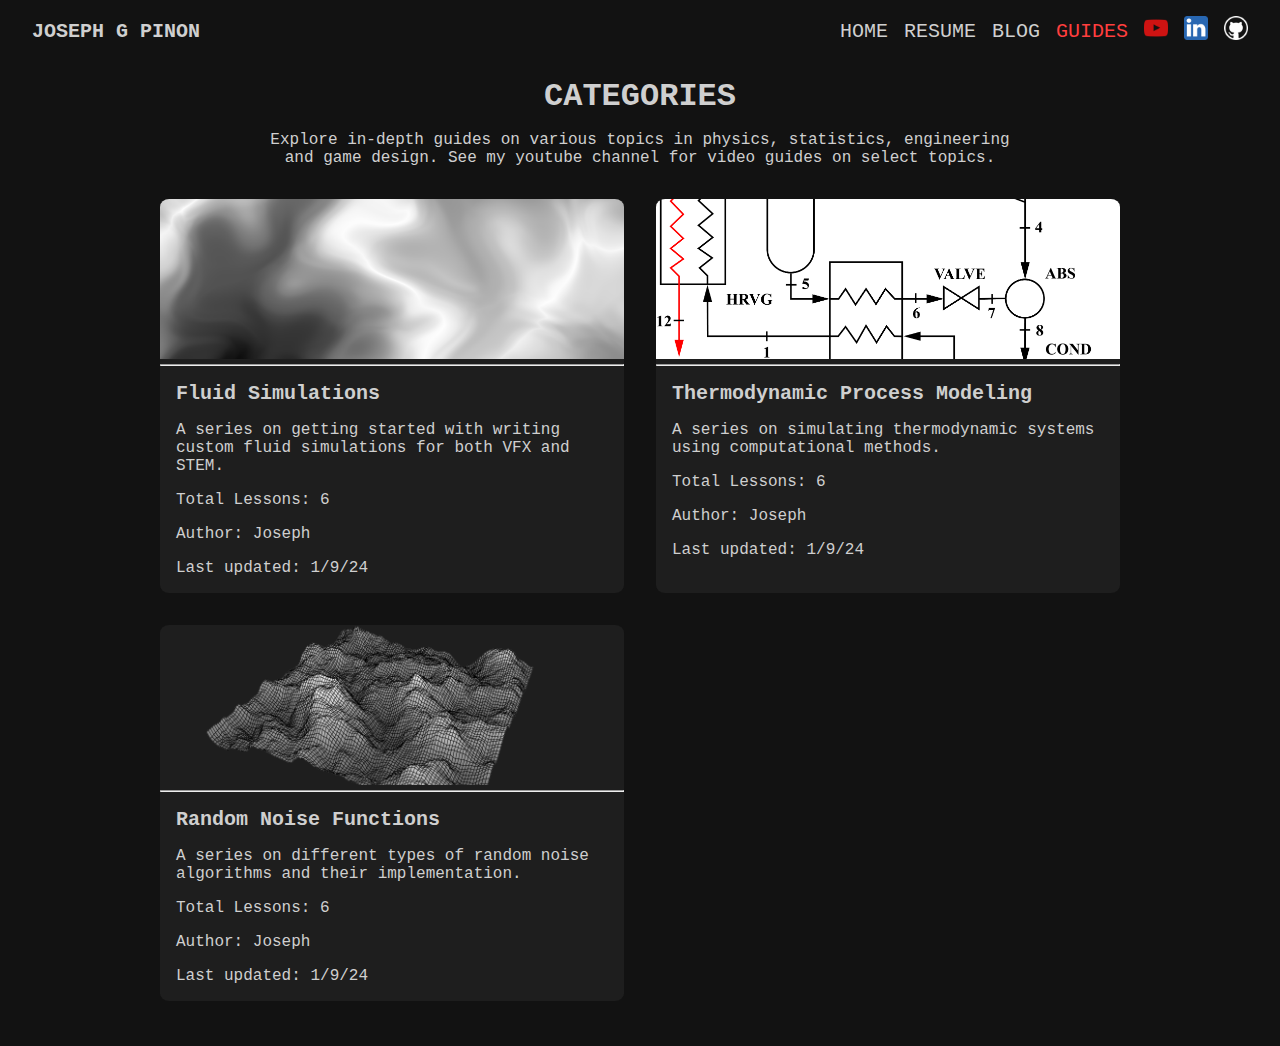
==== guides/guides.html @ daf1e98b "init" ====
<!DOCTYPE html>
<html lang="en">
<head>
    <meta charset="UTF-8">
    <meta name="viewport" content="width=device-width, initial-scale=1.0">
    <link rel="stylesheet" href="/style.css">
    <title>Joseph G Pinon - Guides</title>
</head>
<body>
    <Header> 
        <div class ="header-name">
            <a class = "nav-link" href = "index.html">JOSEPH G PINON</a>
        </div>
        <nav> 
            <ul class = "nav-header">
                <li><a class = "nav-link" href = "/index.html">HOME</a></li>
                <li><a class = "nav-link" href = "/media/resume.pdf" target="_blank">RESUME</a></li>
                <li><a class = "nav-link" href = "/blog/blog.html">BLOG</a></li>
                <li><a class = "nav-link active" href = "/guides/guides.html" >GUIDES</a></li>
            </ul>     
            <ul class = "icon-header">
                <li><a class = "nav-link" href = "/index.html"><img class = "icon" src = "/media/youtube.png"></a></li>
                <li><a class = "nav-link" href = "https://www.linkedin.com/in/joseph-pi%C3%B1on-65b6961a6/" target="_blank"><img class = "icon" src = "/media/linkedIn.png"></a></li>
                <li><a class = "nav-link" href = "https://github.com/joseph-pinon" target="_blank"><img class = "icon" src = "/media/github.png"></a></li>
            </ul>
        </nav>
    </Header>
    <section>
        <h1 class = "page-header">CATEGORIES</h1>
        <p class = "page-description">
            Explore in-depth guides on various topics in physics, statistics, engineering and game design. See my youtube channel for video guides on select topics.
        </p>
        <div class = "guides-container"> 
            <a class = "guides-group" href= "fluidSimulation/fluidsimulation.html">
                <img class = "guide-icon" src = "/media/flow.png">
                <hr>

                <h2>Fluid Simulations</h2>
                <p>
                    A series on getting started with writing custom fluid simulations for both VFX and STEM.
                </p>  
                <p>
                    Total Lessons: 6 
                </p> 
                <p>
                    Author: Joseph
                </p>  
                <p>
                    Last updated: 1/9/24
                </p>
            </a> 
                 
            <a class = "guides-group">
                <img class = "guide-icon" src = "/media/cycle.png">
                <hr>
                <h2>Thermodynamic Process Modeling</h2>
                <p>
                    A series on simulating thermodynamic systems using computational methods.
                </p>  
                <p>
                    Total Lessons: 6 
                </p> 
                <p>
                    Author: Joseph
                </p>  
                <p>
                    Last updated: 1/9/24
                </p>
 
            </a>
            <a class = "guides-group">
                <img class = "guide-icon" src = "/media/terrain.png">
                <hr>
                <h2>Random Noise Functions</h2>
                <p>
                    A series on different types of random noise algorithms and their implementation.
                </p>  
                <p>
                    Total Lessons: 6 
                </p> 
                <p>
                    Author: Joseph
                </p>  
                <p>
                    Last updated: 1/9/24
                </p>
        
            </a>
        </div>
    </section>

</body>
</html>
---- style.css ----
:root{
    --text-color: rgb(207, 207, 207);
    --background-color-main:  rgb(18, 18, 18);
    --background-color-secondary: rgb(30, 30, 30);
    --accent-color: rgb(255, 62, 62);
}

* {
    padding : 0px;
    margin : 0px;
    box-sizing: border-box;
}

body{
    background-color: var(--background-color-main);
    font-family: monospace, sans-serif;  
}

/*Core elements*/
h1{
    font-size: 2rem;
    margin: 1rem;
    color: var(--text-color);
}

h2{
    font-size: 1.25rem;
    margin: 1rem;
    color: var(--text-color)
}

h3{
    font-size: 1.125rem;
    margin: 1rem;
    color: var(--text-color)
}

p{
    font-size: 1rem;
    font-weight:lighter;
    margin: 1rem;
    color: var(--text-color);
}

hr{
   color:var(--text-color);
   margin-bottom: 1rem;
}

mark{
    background-color: transparent;
    color: var(--accent-color);
}

header{
    background-color: transparent;
    padding: 1rem 2rem 1rem 2rem;   
    display: flex;
    row-gap: 0.5rem;
    flex-wrap: wrap;
    align-items: center;
    user-select: none;
}

.header-guide{
    background-color: transparent;
    padding: 1rem 2rem 1rem 2rem;   
    display: flex;
    row-gap: 0.5rem;
    flex-wrap: wrap;
    justify-content: center;
    align-items: center;
    text-align: center;
    user-select: none;
    list-style: none;
}

nav{
    position:static;
    display: flex;
    flex-shrink: 1;
    flex-grow: 0;
    row-gap: 0.5rem;
    column-gap: 1rem;
    flex-wrap: wrap;
    flex-direction: row; 
}

.nav-guide{
    display: block;
}

a{
    text-decoration: none;
    cursor: pointer;
}

.carrot{
    padding: 1rem;
    font-size: 1.25rem;
    color: var(--text-color);
}

.header-name{
    position:static;
    font-weight: Bolder;
    padding-right: 2rem;
    flex-shrink: 0;
    flex-grow: 1;
}

.nav-link{
    font-size: 1.25rem;
    text-decoration: none;
    color: var(--text-color);
}

.nav-link:hover{
    color: var(--accent-color);
}

.nav-header{
    display:flex;
    gap: 1rem;
    list-style-type: none;
    align-items: center;
}

.icon-header{
    display:flex;
    gap: 1rem;
    list-style-type: none;
    align-items: center;
}

.icon{
    height: 1.5rem;
    width: 1.5rem;
}

.active{
    color:var(--accent-color)
}

/* Home Styles */
.home{
    width: clamp(20rem, 50%, 70ch);
    margin: auto;
    margin-top: 15vh;
    line-height: 1.5rem;
    text-align: justify;
    user-select: none;
}

.home-purpose-container{ 
    display: flex;
    flex-wrap: wrap;
    gap: 2rem;
    list-style: none;
}

.home-purpose-container-item{
    cursor: pointer;
    border-radius: 5%;
    background-color: var(--background-color-secondary);
    flex-grow: 1;
    flex-basis: 10rem;
    text-align: center;
    transition: 0.333s;
}

.home-purpose-container-item:hover{
    scale: 1.05;
    transition: 0.33s;
}

.home-purpose{
    text-align: center;
}

.home-canvas{
    position: absolute;
    top:0px;
    left:0px;
    width:100%
}
#home-canvas-container{
    width: 100%;
    height: 100%;
    position: absolute;
    top: 0px;
    left: 0px;
    z-index: -1;
    overflow: hidden;
}

.home-footer{
    position:absolute;
    right: 0px;
    bottom: 0px;
}

/* Guides Styles */
.guides-container{
    margin-top: 2rem;
    margin-left: auto;
    margin-right: auto;
    margin-bottom: 2rem;

    width: 75%;

    display: grid;
    gap: 2rem;
    grid-template-columns: repeat(auto-fit, minmax(min(20rem, 100%), auto));
}

.guides-group{
    border-radius: 2%;
    background-color: var(--background-color-secondary);
    overflow: hidden;
    transition: 0.3s;
}

.guides-group:hover{
    scale: 1.05;
    transition: 0.3s;
}

.guide-icon{
    width: 100%;
    height: 10rem;
    object-fit: cover;
}

.page-header{
    text-align: center;
}

.page-description{
    text-align: center;
    margin-left: auto;
    margin-right: auto;
    width: clamp(1rem, 75%, 80ch);
}

.lesson-description{
    margin-top: 0.5rem;
    margin-bottom: 0.5rem;
}

.guide{
    max-width: 90ch;
    min-width: auto;
    margin: auto;
    overflow: auto;
    background-color: var(--background-color-secondary);
}

.body-lesson{
    display: grid;
    height: 100vh;
    grid-template-columns: min-content auto;
    grid-template-rows:min-content auto;
    
}

.nav-lesson{
    display: block;
    grid-column-start: 1;
    grid-column-end: 3;
    justify-content: center;
    border-bottom: 1px solid var(--text-color);
}
aside{
    display: flex;
    flex-direction: column;
    color: var(--text-color);
}

.contents{
    margin: 1rem;
    padding-left: 1rem;
    padding-bottom: 1rem;
    padding-right: 2rem;
    background-color: var(--background-color-secondary);
    border-radius: 5px;
    display: block;
    list-style-type: upper-roman;
    list-style-position: inside;
}

.contents li{
    font-size: 1rem;
    position: relative;
}

.contents li a{
    position: absolute;
    left: 4rem;
}

.contents li:hover{
    color: var(--accent-color);
}

.main-guide{
    overflow: auto;
}

.code-header{
    position: relative;
    background-color: red;
}

.lessons-container{
    width: 90%;
    margin: auto;
    display: flex;
    flex-direction: column;
    gap: 0.5rem;
}
.lesson{
    background-color: var(--background-color-secondary);
    border-radius: 10px;
    transition: 0.3s;
}

.lesson:hover{
    transform: translate(1rem, 0px);
    transition: 0.3s;
}

/*Code Styling*/
pre code.hljs {
    display: block;
    overflow-x: auto;
    padding: 1rem;
    border-radius: 1%;
    width: 79ch;
    margin: auto;
    margin-top: 1rem;
    margin-bottom: 1rem;
}
.hljs {
    background: var(--background-color-main);
    color: var(--text-color);
}
.hljs-subst {
    color: #aaa
}
.hljs-section {
    color: #fff
}
.hljs-comment,
.hljs-quote,
.hljs-meta {
    color: #444
}
.hljs-string,
.hljs-symbol,
.hljs-bullet,
.hljs-regexp {
    color: #00cc66
}
.hljs-number,
.hljs-addition {
    color: #00cc66
}
.hljs-built_in,
.hljs-literal,
.hljs-type,
.hljs-template-variable,
.hljs-attribute,
.hljs-link {
    color: #32aaee
}
.hljs-keyword,
.hljs-selector-tag,
.hljs-name,
.hljs-selector-id,
.hljs-selector-class {
    color: var(--accent-color);
}
.hljs-title,
.hljs-deletion,
.hljs-template-tag {
    color: rgb(255, 255, 50);
}

.hljs-variable{
    color: blue;
}

.hljs-title.class_{
    color: rgb(255, 174, 0);
}

.hljs-section,
.hljs-doctag,
.hljs-strong {
    font-weight: bold
}
.hljs-emphasis {
    font-style: italic
}
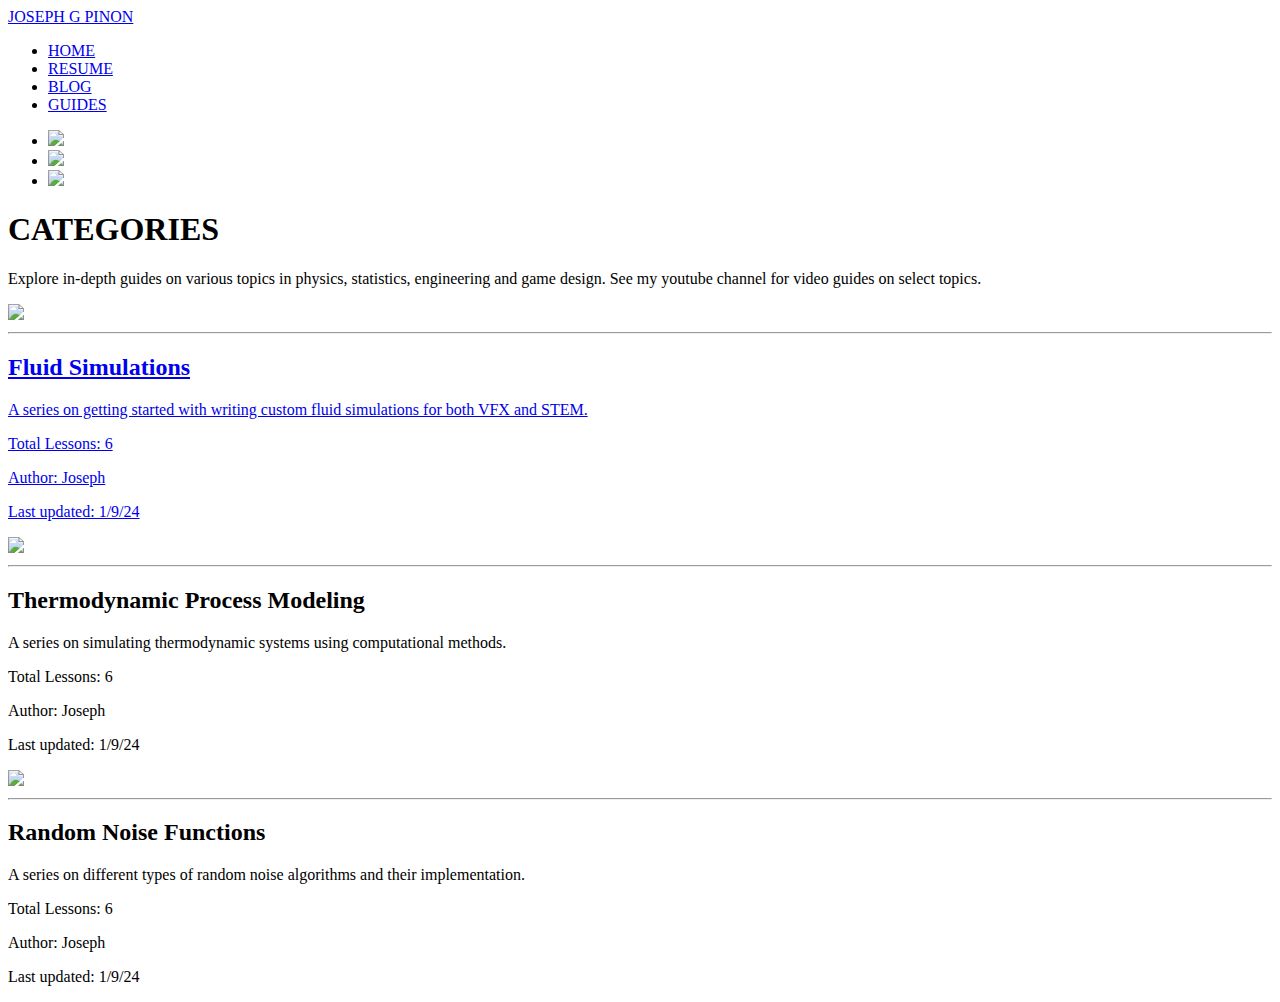
==== commit 1c7e31d1: "fixed more links" ====
--- a/guides/guides.html
+++ b/guides/guides.html
@@ -3,7 +3,7 @@
 <head>
     <meta charset="UTF-8">
     <meta name="viewport" content="width=device-width, initial-scale=1.0">
-    <link rel="stylesheet" href="/style.css">
+    <link rel="stylesheet" href="style.css">
     <title>Joseph G Pinon - Guides</title>
 </head>
 <body>
@@ -13,15 +13,15 @@
         </div>
         <nav> 
             <ul class = "nav-header">
-                <li><a class = "nav-link" href = "/index.html">HOME</a></li>
-                <li><a class = "nav-link" href = "/media/resume.pdf" target="_blank">RESUME</a></li>
-                <li><a class = "nav-link" href = "/blog/blog.html">BLOG</a></li>
-                <li><a class = "nav-link active" href = "/guides/guides.html" >GUIDES</a></li>
+                <li><a class = "nav-link" href = "index.html">HOME</a></li>
+                <li><a class = "nav-link" href = "media/resume.pdf" target="_blank">RESUME</a></li>
+                <li><a class = "nav-link" href = "blog/blog.html">BLOG</a></li>
+                <li><a class = "nav-link active" href = "guides/guides.html" >GUIDES</a></li>
             </ul>     
             <ul class = "icon-header">
-                <li><a class = "nav-link" href = "/index.html"><img class = "icon" src = "/media/youtube.png"></a></li>
-                <li><a class = "nav-link" href = "https://www.linkedin.com/in/joseph-pi%C3%B1on-65b6961a6/" target="_blank"><img class = "icon" src = "/media/linkedIn.png"></a></li>
-                <li><a class = "nav-link" href = "https://github.com/joseph-pinon" target="_blank"><img class = "icon" src = "/media/github.png"></a></li>
+                <li><a class = "nav-link" href = "index.html"><img class = "icon" src = "media/youtube.png"></a></li>
+                <li><a class = "nav-link" href = "https://www.linkedin.com/in/joseph-pi%C3%B1on-65b6961a6/" target="_blank"><img class = "icon" src = "media/linkedIn.png"></a></li>
+                <li><a class = "nav-link" href = "https://github.com/joseph-pinon" target="_blank"><img class = "icon" src = "media/github.png"></a></li>
             </ul>
         </nav>
     </Header>
@@ -32,7 +32,7 @@
         </p>
         <div class = "guides-container"> 
             <a class = "guides-group" href= "fluidSimulation/fluidsimulation.html">
-                <img class = "guide-icon" src = "/media/flow.png">
+                <img class = "guide-icon" src = "media/flow.png">
                 <hr>
 
                 <h2>Fluid Simulations</h2>
@@ -51,7 +51,7 @@
             </a> 
                  
             <a class = "guides-group">
-                <img class = "guide-icon" src = "/media/cycle.png">
+                <img class = "guide-icon" src = "media/cycle.png">
                 <hr>
                 <h2>Thermodynamic Process Modeling</h2>
                 <p>
@@ -69,7 +69,7 @@
  
             </a>
             <a class = "guides-group">
-                <img class = "guide-icon" src = "/media/terrain.png">
+                <img class = "guide-icon" src = "media/terrain.png">
                 <hr>
                 <h2>Random Noise Functions</h2>
                 <p>
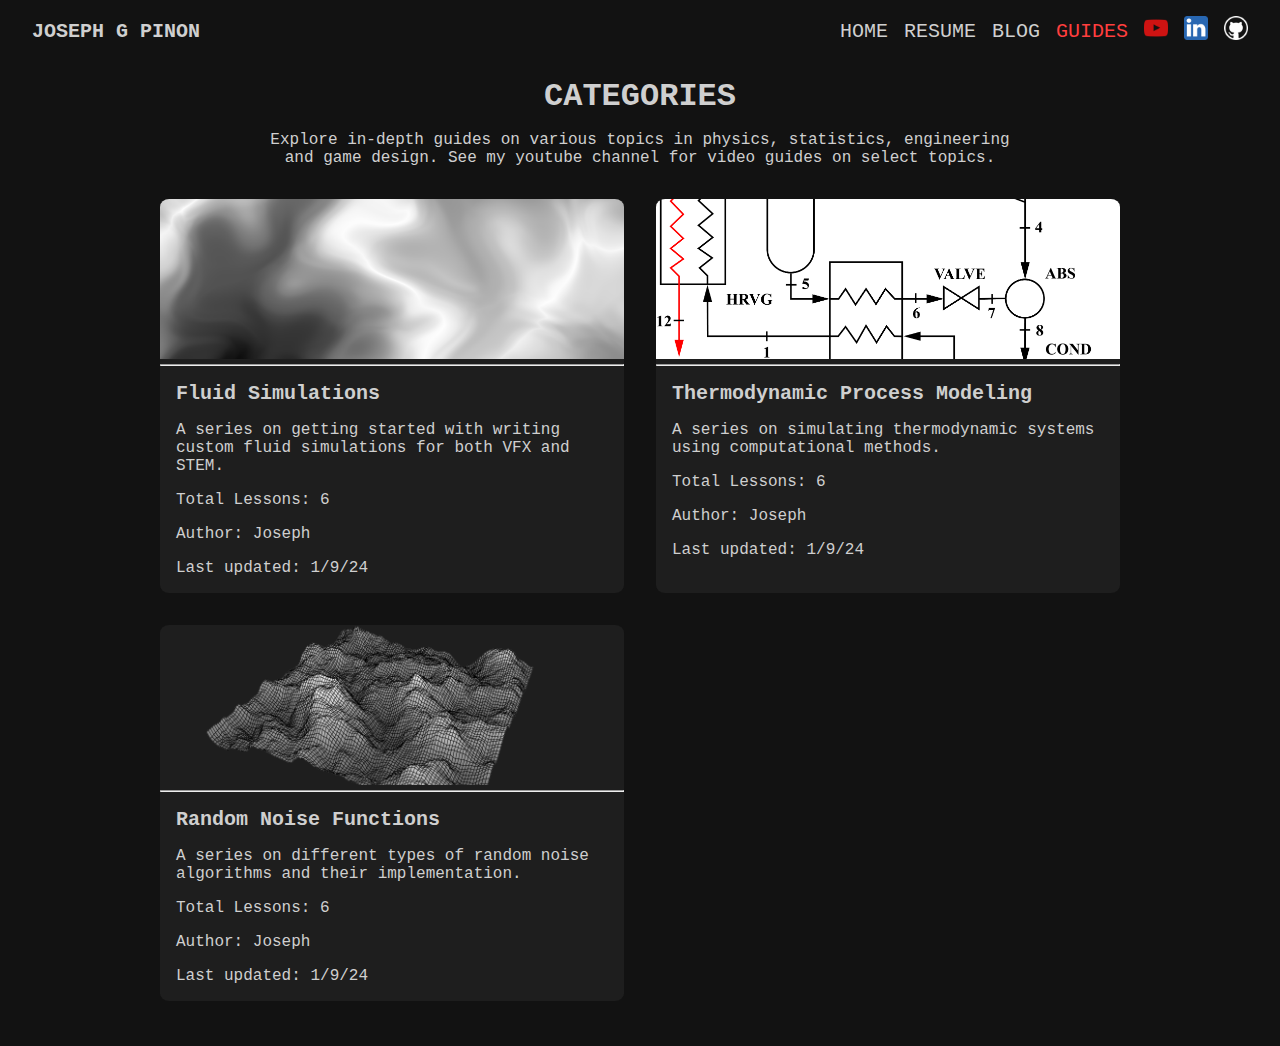
==== commit c4305898: "links fixed" ====
--- a/guides/guides.html
+++ b/guides/guides.html
@@ -3,25 +3,25 @@
 <head>
     <meta charset="UTF-8">
     <meta name="viewport" content="width=device-width, initial-scale=1.0">
-    <link rel="stylesheet" href="style.css">
+    <link rel="stylesheet" href="../style.css">
     <title>Joseph G Pinon - Guides</title>
 </head>
 <body>
     <Header> 
         <div class ="header-name">
-            <a class = "nav-link" href = "index.html">JOSEPH G PINON</a>
+            <a class = "nav-link" href = "../index.html">JOSEPH G PINON</a>
         </div>
         <nav> 
             <ul class = "nav-header">
-                <li><a class = "nav-link" href = "index.html">HOME</a></li>
-                <li><a class = "nav-link" href = "media/resume.pdf" target="_blank">RESUME</a></li>
-                <li><a class = "nav-link" href = "blog/blog.html">BLOG</a></li>
+                <li><a class = "nav-link" href = "../index.html">HOME</a></li>
+                <li><a class = "nav-link" href = "../media/resume.pdf" target="_blank">RESUME</a></li>
+                <li><a class = "nav-link" href = "../blog/blog.html">BLOG</a></li>
                 <li><a class = "nav-link active" href = "guides/guides.html" >GUIDES</a></li>
             </ul>     
             <ul class = "icon-header">
-                <li><a class = "nav-link" href = "index.html"><img class = "icon" src = "media/youtube.png"></a></li>
-                <li><a class = "nav-link" href = "https://www.linkedin.com/in/joseph-pi%C3%B1on-65b6961a6/" target="_blank"><img class = "icon" src = "media/linkedIn.png"></a></li>
-                <li><a class = "nav-link" href = "https://github.com/joseph-pinon" target="_blank"><img class = "icon" src = "media/github.png"></a></li>
+                <li><a class = "nav-link" href = "../index.html"><img class = "icon" src = "../media/youtube.png"></a></li>
+                <li><a class = "nav-link" href = "https://www.linkedin.com/in/joseph-pi%C3%B1on-65b6961a6/" target="_blank"><img class = "icon" src = "../media/linkedIn.png"></a></li>
+                <li><a class = "nav-link" href = "https://github.com/joseph-pinon" target="_blank"><img class = "icon" src = "../media/github.png"></a></li>
             </ul>
         </nav>
     </Header>
@@ -32,7 +32,7 @@
         </p>
         <div class = "guides-container"> 
             <a class = "guides-group" href= "fluidSimulation/fluidsimulation.html">
-                <img class = "guide-icon" src = "media/flow.png">
+                <img class = "guide-icon" src = "../media/flow.png">
                 <hr>
 
                 <h2>Fluid Simulations</h2>
@@ -51,7 +51,7 @@
             </a> 
                  
             <a class = "guides-group">
-                <img class = "guide-icon" src = "media/cycle.png">
+                <img class = "guide-icon" src = "../media/cycle.png">
                 <hr>
                 <h2>Thermodynamic Process Modeling</h2>
                 <p>
@@ -69,7 +69,7 @@
  
             </a>
             <a class = "guides-group">
-                <img class = "guide-icon" src = "media/terrain.png">
+                <img class = "guide-icon" src = "../media/terrain.png">
                 <hr>
                 <h2>Random Noise Functions</h2>
                 <p>
--- a/style.css
+++ b/style.css
@@ -0,0 +1,405 @@
+:root{
+    --text-color: rgb(207, 207, 207);
+    --background-color-main:  rgb(18, 18, 18);
+    --background-color-secondary: rgb(30, 30, 30);
+    --accent-color: rgb(255, 62, 62);
+}
+
+* {
+    padding : 0px;
+    margin : 0px;
+    box-sizing: border-box;
+}
+
+body{
+    background-color: var(--background-color-main);
+    font-family: monospace, sans-serif;  
+}
+
+/*Core elements*/
+h1{
+    font-size: 2rem;
+    margin: 1rem;
+    color: var(--text-color);
+}
+
+h2{
+    font-size: 1.25rem;
+    margin: 1rem;
+    color: var(--text-color)
+}
+
+h3{
+    font-size: 1.125rem;
+    margin: 1rem;
+    color: var(--text-color)
+}
+
+p{
+    font-size: 1rem;
+    font-weight:lighter;
+    margin: 1rem;
+    color: var(--text-color);
+}
+
+hr{
+   color:var(--text-color);
+   margin-bottom: 1rem;
+}
+
+mark{
+    background-color: transparent;
+    color: var(--accent-color);
+}
+
+header{
+    background-color: transparent;
+    padding: 1rem 2rem 1rem 2rem;   
+    display: flex;
+    row-gap: 0.5rem;
+    flex-wrap: wrap;
+    align-items: center;
+    user-select: none;
+}
+
+.header-guide{
+    background-color: transparent;
+    padding: 1rem 2rem 1rem 2rem;   
+    display: flex;
+    row-gap: 0.5rem;
+    flex-wrap: wrap;
+    justify-content: center;
+    align-items: center;
+    text-align: center;
+    user-select: none;
+    list-style: none;
+}
+
+nav{
+    position:static;
+    display: flex;
+    flex-shrink: 1;
+    flex-grow: 0;
+    row-gap: 0.5rem;
+    column-gap: 1rem;
+    flex-wrap: wrap;
+    flex-direction: row; 
+}
+
+.nav-guide{
+    display: block;
+}
+
+a{
+    text-decoration: none;
+    cursor: pointer;
+}
+
+.carrot{
+    padding: 1rem;
+    font-size: 1.25rem;
+    color: var(--text-color);
+}
+
+.header-name{
+    position:static;
+    font-weight: Bolder;
+    padding-right: 2rem;
+    flex-shrink: 0;
+    flex-grow: 1;
+}
+
+.nav-link{
+    font-size: 1.25rem;
+    text-decoration: none;
+    color: var(--text-color);
+}
+
+.nav-link:hover{
+    color: var(--accent-color);
+}
+
+.nav-header{
+    display:flex;
+    gap: 1rem;
+    list-style-type: none;
+    align-items: center;
+}
+
+.icon-header{
+    display:flex;
+    gap: 1rem;
+    list-style-type: none;
+    align-items: center;
+}
+
+.icon{
+    height: 1.5rem;
+    width: 1.5rem;
+}
+
+.active{
+    color:var(--accent-color)
+}
+
+/* Home Styles */
+.home{
+    width: clamp(20rem, 50%, 70ch);
+    margin: auto;
+    margin-top: 15vh;
+    line-height: 1.5rem;
+    text-align: justify;
+    user-select: none;
+}
+
+.home-purpose-container{ 
+    display: flex;
+    flex-wrap: wrap;
+    gap: 2rem;
+    list-style: none;
+}
+
+.home-purpose-container-item{
+    cursor: pointer;
+    border-radius: 5%;
+    background-color: var(--background-color-secondary);
+    flex-grow: 1;
+    flex-basis: 10rem;
+    text-align: center;
+    transition: 0.333s;
+}
+
+.home-purpose-container-item:hover{
+    scale: 1.05;
+    transition: 0.33s;
+}
+
+.home-purpose{
+    text-align: center;
+}
+
+.home-canvas{
+    position: absolute;
+    top:0px;
+    left:0px;
+    width:100%
+}
+#home-canvas-container{
+    width: 100%;
+    height: 100%;
+    position: absolute;
+    top: 0px;
+    left: 0px;
+    z-index: -1;
+    overflow: hidden;
+}
+
+.home-footer{
+    position:absolute;
+    right: 0px;
+    bottom: 0px;
+}
+
+/* Guides Styles */
+.guides-container{
+    margin-top: 2rem;
+    margin-left: auto;
+    margin-right: auto;
+    margin-bottom: 2rem;
+
+    width: 75%;
+
+    display: grid;
+    gap: 2rem;
+    grid-template-columns: repeat(auto-fit, minmax(min(20rem, 100%), auto));
+}
+
+.guides-group{
+    border-radius: 2%;
+    background-color: var(--background-color-secondary);
+    overflow: hidden;
+    transition: 0.3s;
+}
+
+.guides-group:hover{
+    scale: 1.05;
+    transition: 0.3s;
+}
+
+.guide-icon{
+    width: 100%;
+    height: 10rem;
+    object-fit: cover;
+}
+
+.page-header{
+    text-align: center;
+}
+
+.page-description{
+    text-align: center;
+    margin-left: auto;
+    margin-right: auto;
+    width: clamp(1rem, 75%, 80ch);
+}
+
+.lesson-description{
+    margin-top: 0.5rem;
+    margin-bottom: 0.5rem;
+}
+
+.guide{
+    max-width: 90ch;
+    min-width: auto;
+    margin: auto;
+    overflow: auto;
+    background-color: var(--background-color-secondary);
+}
+
+.body-lesson{
+    display: grid;
+    height: 100vh;
+    grid-template-columns: min-content auto;
+    grid-template-rows:min-content auto;
+    
+}
+
+.nav-lesson{
+    display: block;
+    grid-column-start: 1;
+    grid-column-end: 3;
+    justify-content: center;
+    border-bottom: 1px solid var(--text-color);
+}
+aside{
+    display: flex;
+    flex-direction: column;
+    color: var(--text-color);
+}
+
+.contents{
+    margin: 1rem;
+    padding-left: 1rem;
+    padding-bottom: 1rem;
+    padding-right: 2rem;
+    background-color: var(--background-color-secondary);
+    border-radius: 5px;
+    display: block;
+    list-style-type: upper-roman;
+    list-style-position: inside;
+}
+
+.contents li{
+    font-size: 1rem;
+    position: relative;
+}
+
+.contents li a{
+    position: absolute;
+    left: 4rem;
+}
+
+.contents li:hover{
+    color: var(--accent-color);
+}
+
+.main-guide{
+    overflow: auto;
+}
+
+.code-header{
+    position: relative;
+    background-color: red;
+}
+
+.lessons-container{
+    width: 90%;
+    margin: auto;
+    display: flex;
+    flex-direction: column;
+    gap: 0.5rem;
+}
+.lesson{
+    background-color: var(--background-color-secondary);
+    border-radius: 10px;
+    transition: 0.3s;
+}
+
+.lesson:hover{
+    transform: translate(1rem, 0px);
+    transition: 0.3s;
+}
+
+/*Code Styling*/
+pre code.hljs {
+    display: block;
+    overflow-x: auto;
+    padding: 1rem;
+    border-radius: 1%;
+    width: 79ch;
+    margin: auto;
+    margin-top: 1rem;
+    margin-bottom: 1rem;
+}
+.hljs {
+    background: var(--background-color-main);
+    color: var(--text-color);
+}
+.hljs-subst {
+    color: #aaa
+}
+.hljs-section {
+    color: #fff
+}
+.hljs-comment,
+.hljs-quote,
+.hljs-meta {
+    color: #444
+}
+.hljs-string,
+.hljs-symbol,
+.hljs-bullet,
+.hljs-regexp {
+    color: #00cc66
+}
+.hljs-number,
+.hljs-addition {
+    color: #00cc66
+}
+.hljs-built_in,
+.hljs-literal,
+.hljs-type,
+.hljs-template-variable,
+.hljs-attribute,
+.hljs-link {
+    color: #32aaee
+}
+.hljs-keyword,
+.hljs-selector-tag,
+.hljs-name,
+.hljs-selector-id,
+.hljs-selector-class {
+    color: var(--accent-color);
+}
+.hljs-title,
+.hljs-deletion,
+.hljs-template-tag {
+    color: rgb(255, 255, 50);
+}
+
+.hljs-variable{
+    color: blue;
+}
+
+.hljs-title.class_{
+    color: rgb(255, 174, 0);
+}
+
+.hljs-section,
+.hljs-doctag,
+.hljs-strong {
+    font-weight: bold
+}
+.hljs-emphasis {
+    font-style: italic
+}